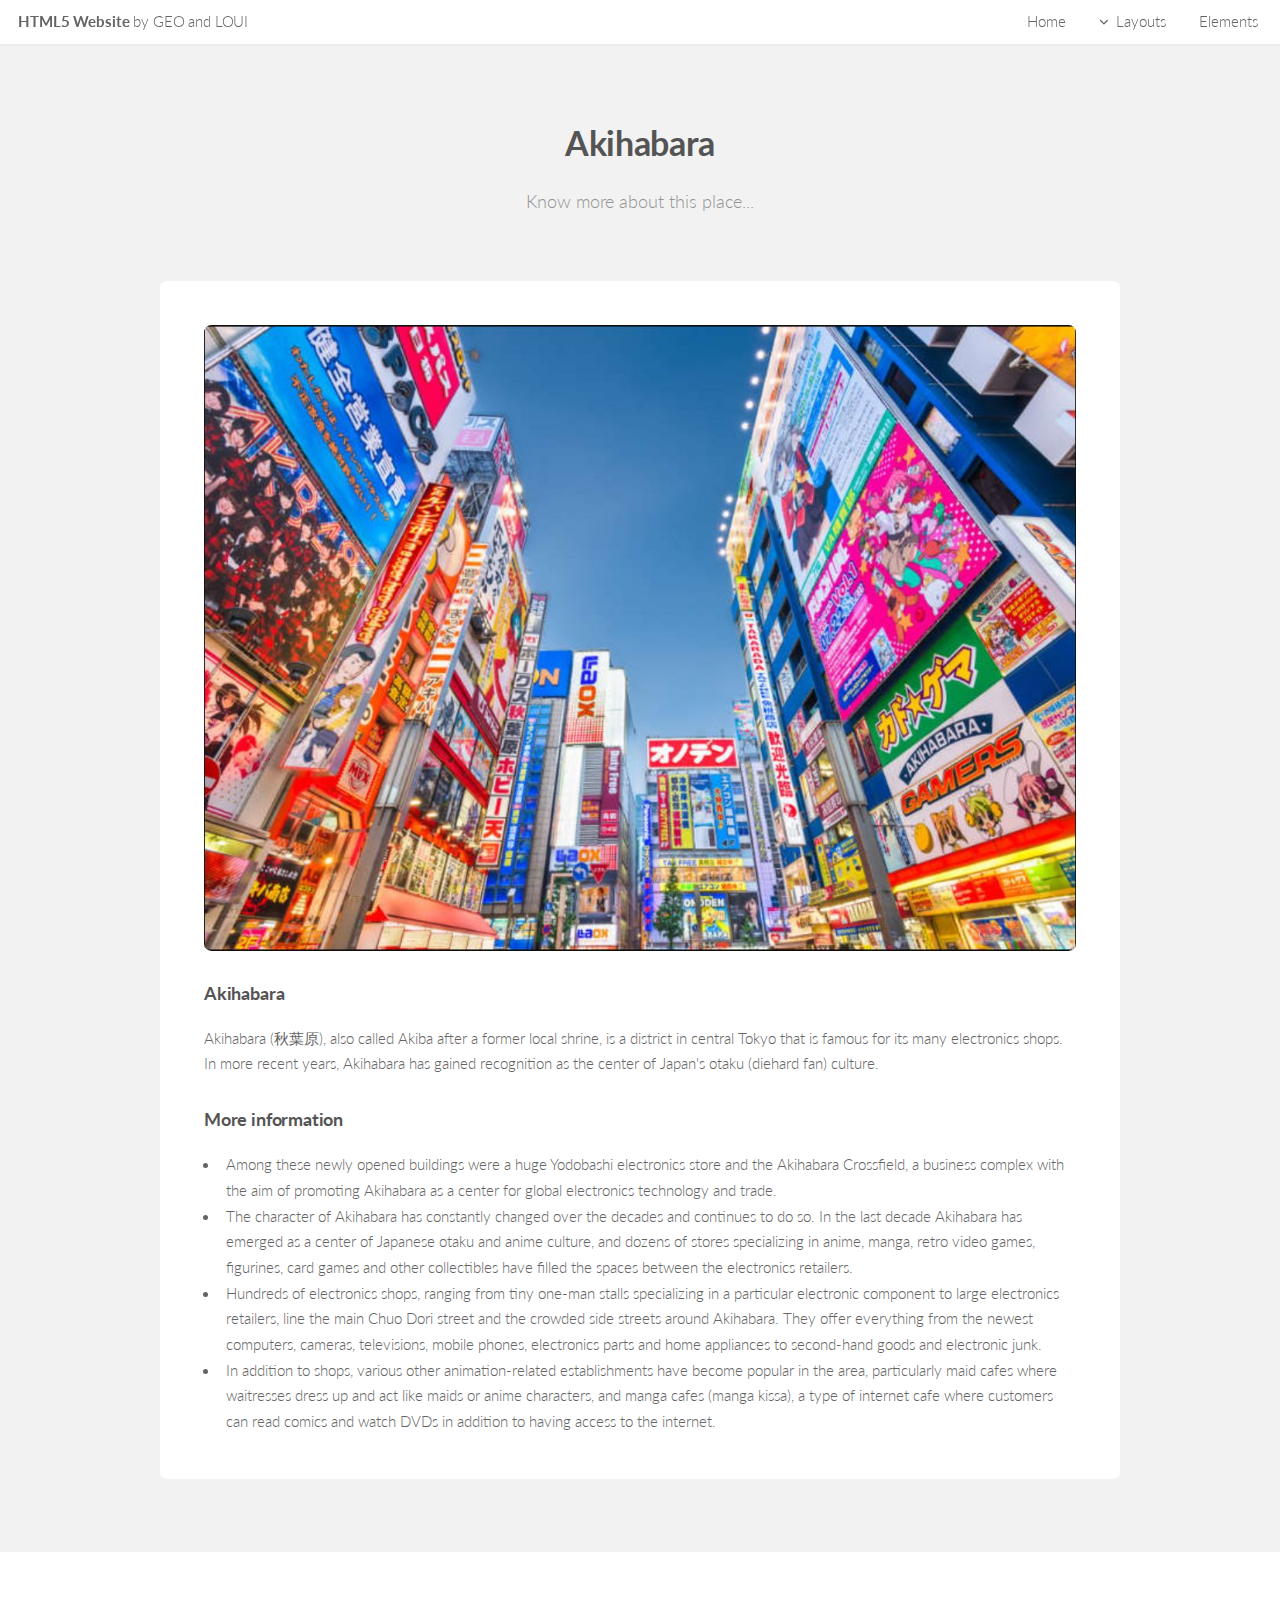
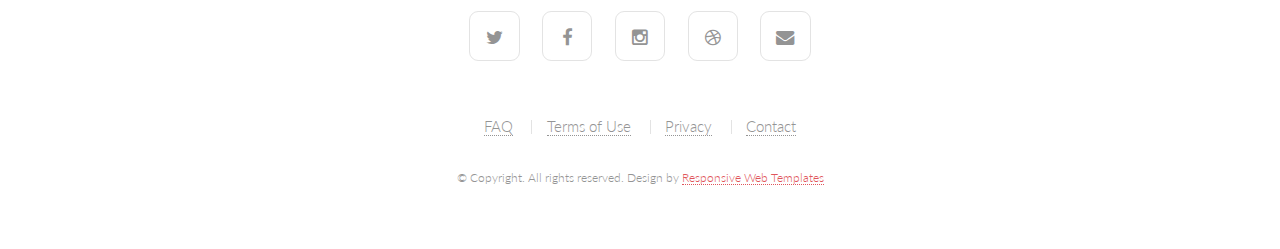
==== akihabara.html @ ca4c528e "places(tokyo)" ====
<!DOCTYPE HTML>

<html>
	<head>
		<title> </title>
		<meta http-equiv="content-type" content="text/html; charset=utf-8" />
		<meta name="description" content="" />
		<meta name="keywords" content="" />
		<!--[if lte IE 8]><script src="css/ie/html5shiv.js"></script><![endif]-->
		<script src="js/jquery.min.js"></script>
		<script src="js/jquery.dropotron.min.js"></script>
		<script src="js/jquery.scrollgress.min.js"></script>
		<script src="js/jquery.scrolly.min.js"></script>
		<script src="js/jquery.slidertron.min.js"></script>
		<script src="js/skel.min.js"></script>
		<script src="js/skel-layers.min.js"></script>
		<script src="js/init.js"></script>
		<noscript>
			<link rel="stylesheet" href="css/skel.css" />
			<link rel="stylesheet" href="css/style.css" />
			<link rel="stylesheet" href="css/style-xlarge.css" />
		</noscript>
		<!--[if lte IE 9]><link rel="stylesheet" href="css/ie/v9.css" /><![endif]-->
		<!--[if lte IE 8]><link rel="stylesheet" href="css/ie/v8.css" /><![endif]-->
	</head>
	<body>

		<!-- Header -->
			<header id="header" class="skel-layers-fixed">
			<h1><a href="index.html">HTML5 Website <span>by GEO and LOUI</span></a></h1>	
				<nav id="nav">
					<ul>
						<li><a href="index.html">Home</a></li>
						<li>
							<a href="" class="icon fa-angle-down">Layouts</a>
							<ul>
								<li><a href="places.html">Places</a></li>
								<li><a href="trends.html">Trends</a></li>
								<li><a href="no-sidebar.html">No Sidebar</a></li>
								<li>
									<a href="">Submenu</a>
									<ul>
										<li><a href="#">Option 1</a></li>
										<li><a href="#">Option 2</a></li>
										<li><a href="#">Option 3</a></li>
										<li><a href="#">Option 4</a></li>
									</ul>
								</li>
							</ul>
						</li>
						<li><a href="elements.html">Elements</a></li>
					</ul>
				</nav>
			</header>

		<!-- Main -->
			<section id="main" class="wrapper style1">
				<header class="major">
					<h2>Akihabara</h2>
					<p>Know more about this place...</p>
				</header>
				<div class="container">
						
					<!-- Content -->
						<section id="content">
							<a href="#" class="image fit"><img src="images/akihabara.JPG" alt="" /></a>
							<h3>Akihabara</h3>
							<p>Akihabara (秋葉原), also called Akiba after a former local shrine, is a district in central Tokyo that is famous for its many electronics shops. In more recent years, Akihabara has gained recognition as the center of Japan's otaku (diehard fan) culture.</p>
							<h3>More information</h3>
							<ul>
								<li>Among these newly opened buildings were a huge Yodobashi electronics store and the Akihabara Crossfield, a business complex with the aim of promoting Akihabara as a center for global electronics technology and trade.</li>
								<li>The character of Akihabara has constantly changed over the decades and continues to do so. In the last decade Akihabara has emerged as a center of Japanese otaku and anime culture, and dozens of stores specializing in anime, manga, retro video games, figurines, card games and other collectibles have filled the spaces between the electronics retailers.</li>
                                <li>Hundreds of electronics shops, ranging from tiny one-man stalls specializing in a particular electronic component to large electronics retailers, line the main Chuo Dori street and the crowded side streets around Akihabara. They offer everything from the newest computers, cameras, televisions, mobile phones, electronics parts and home appliances to second-hand goods and electronic junk.</li>
								<li>In addition to shops, various other animation-related establishments have become popular in the area, particularly maid cafes where waitresses dress up and act like maids or anime characters, and manga cafes (manga kissa), a type of internet cafe where customers can read comics and watch DVDs in addition to having access to the internet.</li>
							</ul>
						</section>
								
				</div>
			</section>
			
		<!-- Footer -->
			<footer id="footer">
				<ul class="icons">
					<li><a href="#" class="icon fa-twitter"><span class="label">Twitter</span></a></li>
					<li><a href="#" class="icon fa-facebook"><span class="label">Facebook</span></a></li>
					<li><a href="#" class="icon fa-instagram"><span class="label">Instagram</span></a></li>
					<li><a href="#" class="icon fa-dribbble"><span class="label">Dribbble</span></a></li>
					<li><a href="#" class="icon fa-envelope"><span class="label">Envelope</span></a></li>
				</ul>
				<ul class="menu">
					<li><a href="#">FAQ</a></li>
					<li><a href="#">Terms of Use</a></li>
					<li><a href="#">Privacy</a></li>
					<li><a href="#">Contact</a></li>
				</ul>
				<span class="copyright">
			&copy; Copyright. All rights reserved. Design by <a href="http://www.html5webtemplates.co.uk">Responsive Web Templates</a>	
				</span>
			</footer>

	</body>
</html>
---- css/skel.css ----
/* Resets (http://meyerweb.com/eric/tools/css/reset/ | v2.0 | 20110126 | License: none (public domain)) */

	html,body,div,span,applet,object,iframe,h1,h2,h3,h4,h5,h6,p,blockquote,pre,a,abbr,acronym,address,big,cite,code,del,dfn,em,img,ins,kbd,q,s,samp,small,strike,strong,sub,sup,tt,var,b,u,i,center,dl,dt,dd,ol,ul,li,fieldset,form,label,legend,table,caption,tbody,tfoot,thead,tr,th,td,article,aside,canvas,details,embed,figure,figcaption,footer,header,hgroup,menu,nav,output,ruby,section,summary,time,mark,audio,video{margin:0;padding:0;border:0;font-size:100%;font:inherit;vertical-align:baseline;}article,aside,details,figcaption,figure,footer,header,hgroup,menu,nav,section{display:block;}body{line-height:1;}ol,ul{list-style:none;}blockquote,q{quotes:none;}blockquote:before,blockquote:after,q:before,q:after{content:'';content:none;}table{border-collapse:collapse;border-spacing:0;}body{-webkit-text-size-adjust:none}

/* Box Model */

	*, *:before, *:after {
		-moz-box-sizing: border-box;
		-webkit-box-sizing: border-box;
		box-sizing: border-box;
	}

/* Container */

	body {
		/* min-width: (containers) */
		min-width: 1200px;
	}

	.container {
		margin-left: auto;
		margin-right: auto;
		
		/* width: (containers) */
		width: 1200px;
	}

	/* Modifiers */

		/* 125% */
			.container.\31 25\25 {
				width: 100%;
				
				/* max-width: (containers * 1.25) */
				max-width: 1500px;

				/* min-width: (containers) */
				min-width: 1200px;
			}

		/* 75% */
			.container.\37 5\25 {
				
				/* width: (containers * 0.75) */
				width: 900px;

			}

		/* 50% */
			.container.\35 0\25 {
				
				/* width: (containers * 0.50) */
				width: 600px;

			}

		/* 25% */
			.container.\32 5\25 {
				
				/* width: (containers * 0.25) */
				width: 300px;

			}

/* Grid */

	.row {
		border-bottom: solid 1px transparent;
	}
	
	.row > * {
		float: left;
	}
	
	.row:after, .row:before {
		content: '';
		display: block;
		clear: both;
		height: 0;
	}
	
	.row.uniform > * > :first-child {
		margin-top: 0;
	}
	
	.row.uniform > * > :last-child {
		margin-bottom: 0;
	}

	/* Gutters */

		/* Normal */
		
			.row > * {
				/* padding: (gutters.horizontal) 0 0 (gutters.vertical) */
				padding: 0 0 0 2em;
			}

			.row {
				/* margin: -(gutters.horizontal) 0 0 -(gutters.vertical) */
				margin: 0 0 0 -2em;
			}
			
			.row.uniform > * {
				/* padding: (gutters.vertical) 0 0 (gutters.vertical) */
				padding: 2em 0 0 2em;
			}

			.row.uniform {
				/* margin: -(gutters.vertical) 0 0 -(gutters.vertical) */
				margin: -2em 0 0 -2em;
			}
			
		/* 200% */
		
			.row.\32 00\25 > * {
				/* padding: (gutters.horizontal) 0 0 (gutters.vertical) */
				padding: 0 0 0 4em;
			}

			.row.\32 00\25 {
				/* margin: -(gutters.horizontal) 0 0 -(gutters.vertical) */
				margin: 0 0 0 -4em;
			}

			.row.uniform.\32 00\25 > * {
				/* padding: (gutters.vertical) 0 0 (gutters.vertical) */
				padding: 4em 0 0 4em;
			}

			.row.uniform.\32 00\25 {
				/* margin: -(gutters.vertical) 0 0 -(gutters.vertical) */
				margin: -4em 0 0 -4em;
			}

		/* 150% */
		
			.row.\31 50\25 > * {
				/* padding: (gutters.horizontal) 0 0 (gutters.vertical) */
				padding: 0 0 0 1.5em;
			}

			.row.\31 50\25 {
				/* margin: -(gutters.horizontal) 0 0 -(gutters.vertical) */
				margin: 0 0 0 -1.5em;
			}

			.row.uniform.\31 50\25 > * {
				/* padding: (gutters.vertical) 0 0 (gutters.vertical) */
				padding: 1.5em 0 0 1.5em;
			}

			.row.uniform.\31 50\25 {
				/* margin: -(gutters.vertical) 0 0 -(gutters.vertical) */
				margin: -1.5em 0 0 -1.5em;
			}

		/* 50% */
		
			.row.\35 0\25 > * {
				/* padding: (gutters.horizontal) 0 0 (gutters.vertical) */
				padding: 0 0 0 1em;
			}

			.row.\35 0\25 {
				/* margin: -(gutters.horizontal) 0 0 -(gutters.vertical) */
				margin: 0 0 0 -1em;
			}

			.row.uniform.\35 0\25 > * {
				/* padding: (gutters.vertical) 0 0 (gutters.vertical) */
				padding: 1em 0 0 1em;
			}

			.row.uniform.\35 0\25 {
				/* margin: -(gutters.vertical) 0 0 -(gutters.vertical) */
				margin: -1em 0 0 -1em;
			}

		/* 25% */
		
			.row.\32 5\25 > * {
				/* padding: (gutters.horizontal) 0 0 (gutters.vertical) */
				padding: 0 0 0 0.5em;
			}

			.row.\32 5\25 {
				/* margin: -(gutters.horizontal) 0 0 -(gutters.vertical) */
				margin: 0 0 0 -0.5em;
			}

			.row.uniform.\32 5\25 > * {
				/* padding: (gutters.vertical) 0 0 (gutters.vertical) */
				padding: 0.5em 0 0 0.5em;
			}

			.row.uniform.\32 5\25 {
				/* margin: -(gutters.vertical) 0 0 -(gutters.vertical) */
				margin: -0.5em 0 0 -0.5em;
			}

		/* 0% */
		
			.row.\30 \25 > * {
				/* padding: (gutters.horizontal) 0 0 (gutters.vertical) */
				padding: 0;
			}

			.row.\30 \25 {
				/* margin: -(gutters.horizontal) 0 0 -(gutters.vertical) */
				margin: 0;
			}

	/* Cells */

		.\31 2u, .\31 2u\24, .\31 2u\28 1\29, .\31 2u\24\28 1\29 { width: 100%; clear: none; }
		.\31 1u, .\31 1u\24, .\31 1u\28 1\29, .\31 1u\24\28 1\29 { width: 91.6666666667%; clear: none; }
		.\31 0u, .\31 0u\24, .\31 0u\28 1\29, .\31 0u\24\28 1\29 { width: 83.3333333333%; clear: none; }
		.\39 u, .\39 u\24, .\39 u\28 1\29, .\39 u\24\28 1\29 { width: 75%; clear: none; }
		.\38 u, .\38 u\24, .\38 u\28 1\29, .\38 u\24\28 1\29 { width: 66.6666666667%; clear: none; }
		.\37 u, .\37 u\24, .\37 u\28 1\29, .\37 u\24\28 1\29 { width: 58.3333333333%; clear: none; }
		.\36 u, .\36 u\24, .\36 u\28 1\29, .\36 u\24\28 1\29 { width: 50%; clear: none; }
		.\35 u, .\35 u\24, .\35 u\28 1\29, .\35 u\24\28 1\29 { width: 41.6666666667%; clear: none; }
		.\34 u, .\34 u\24, .\34 u\28 1\29, .\34 u\24\28 1\29 { width: 33.3333333333%; clear: none; }
		.\33 u, .\33 u\24, .\33 u\28 1\29, .\33 u\24\28 1\29 { width: 25%; clear: none; }
		.\32 u, .\32 u\24, .\32 u\28 1\29, .\32 u\24\28 1\29 { width: 16.6666666667%; clear: none; }
		.\31 u, .\31 u\24, .\31 u\28 1\29, .\31 u\24\28 1\29 { width: 8.3333333333%; clear: none; }

		.\31 2u\24 + *, .\31 2u\24\28 1\29 + *,
		.\31 1u\24 + *, .\31 1u\24\28 1\29 + *,
		.\31 0u\24 + *, .\31 0u\24\28 1\29 + *,
		.\39 u\24 + *, .\39 u\24\28 1\29 + *,
		.\38 u\24 + *, .\38 u\24\28 1\29 + *,
		.\37 u\24 + *, .\37 u\24\28 1\29 + *,
		.\36 u\24 + *, .\36 u\24\28 1\29 + *,
		.\35 u\24 + *, .\35 u\24\28 1\29 + *,
		.\34 u\24 + *, .\34 u\24\28 1\29 + *,
		.\33 u\24 + *, .\33 u\24\28 1\29 + *,
		.\32 u\24 + *, .\32 u\24\28 1\29 + *,
		.\31 u\24  + *,  .\31 u\24\28 1\29 + * {
			clear: left;
		}
			
		.\-11u { margin-left: 91.6666666667% }
		.\-10u { margin-left: 83.3333333333% }
		.\-9u { margin-left: 75% }
		.\-8u { margin-left: 66.6666666667% }
		.\-7u { margin-left: 58.3333333333% }
		.\-6u { margin-left: 50% }
		.\-5u { margin-left: 41.6666666667% }
		.\-4u { margin-left: 33.3333333333% }
		.\-3u { margin-left: 25% }
		.\-2u { margin-left: 16.6666666667% }
		.\-1u { margin-left: 8.3333333333% }
---- css/style.css ----
@import url(font-awesome.min.css);
@import url("http://fonts.googleapis.com/css?family=Lato:300,700");

/*
	Drift by Pixelarity
	pixelarity.com @pixelarity
	License: pixelarity.com/license
*/

/* Basic */

	body {
		background: #fff;
	}

		body.is-loading * {
			-moz-animation: none !important;
			-webkit-animation: none !important;
			-o-animation: none !important;
			-ms-animation: none !important;
			animation: none !important;
			-moz-transition: none !important;
			-webkit-transition: none !important;
			-o-transition: none !important;
			-ms-transition: none !important;
			transition: none !important;
		}

	body, input, select, textarea {
		color: #646464;
		font-family: "Lato", Helvetica, sans-serif;
		font-size: 15pt;
		font-weight: 300;
		line-height: 1.75em;
	}

	a {
		-moz-transition: color 0.2s ease-in-out, border-color 0.2s ease-in-out;
		-webkit-transition: color 0.2s ease-in-out, border-color 0.2s ease-in-out;
		-o-transition: color 0.2s ease-in-out, border-color 0.2s ease-in-out;
		-ms-transition: color 0.2s ease-in-out, border-color 0.2s ease-in-out;
		transition: color 0.2s ease-in-out, border-color 0.2s ease-in-out;
		color: #e0555a;
		text-decoration: none;
		border-bottom: dotted 1px;
	}

		a:hover {
			text-decoration: none;
			color: #e0555a !important;
			border-bottom-color: transparent;
		}

	strong, b {
		color: #545454;
		font-weight: 700;
	}

	em, i {
		font-style: italic;
	}

	p {
		margin: 0 0 2em 0;
	}

	h1, h2, h3, h4, h5, h6 {
		color: #545454;
		font-weight: 700;
		line-height: 1em;
		margin: 0 0 1em 0;
		letter-spacing: -0.01em;
	}

		h1 a, h2 a, h3 a, h4 a, h5 a, h6 a {
			color: inherit;
			text-decoration: none;
		}

	h2 {
		font-size: 1.75em;
		line-height: 1.5em;
	}

	h3 {
		font-size: 1.25em;
		line-height: 1.5em;
	}

	h4 {
		font-size: 1.1em;
		line-height: 1.5em;
	}

	h5 {
		font-size: 0.9em;
		line-height: 1.5em;
	}

	h6 {
		font-size: 0.7em;
		line-height: 1.5em;
	}

	sub {
		font-size: 0.8em;
		position: relative;
		top: 0.5em;
	}

	sup {
		font-size: 0.8em;
		position: relative;
		top: -0.5em;
	}

	hr {
		border: 0;
		border-bottom: solid 1px rgba(144, 144, 144, 0.25);
		margin: 2em 0;
	}

		hr.major {
			margin: 3em 0;
		}

	blockquote {
		border-left: solid 4px rgba(144, 144, 144, 0.25);
		font-style: italic;
		margin: 0 0 2em 0;
		padding: 0.5em 0 0.5em 2em;
	}

	code {
		background: rgba(144, 144, 144, 0.075);
		border-radius: 0.5em;
		border: solid 1px rgba(144, 144, 144, 0.25);
		font-family: "Courier New", monospace;
		font-size: 0.9em;
		margin: 0 0.25em;
		padding: 0.25em 0.65em;
	}

	pre {
		-webkit-overflow-scrolling: touch;
		font-family: "Courier New", monospace;
		font-size: 0.9em;
		margin: 0 0 2em 0;
	}

		pre code {
			display: block;
			line-height: 1.75em;
			padding: 1em 1.5em;
			overflow-x: auto;
		}

	.align-left {
		text-align: left;
	}

	.align-center {
		text-align: center;
	}

	.align-right {
		text-align: right;
	}

/* Section/Article */

	section.special, article.special {
		text-align: center;
	}

	header p {
		color: #949494;
		position: relative;
		margin: 0 0 1.5em 0;
	}

	header h2 + p {
		font-size: 1.25em;
		margin-top: -1em;
		line-height: 1.75em;
	}

	header h3 + p {
		font-size: 1.1em;
		margin-top: -0.85em;
		line-height: 1.5em;
	}

	header h4 + p,
	header h5 + p,
	header h6 + p {
		font-size: 0.9em;
		margin-top: -0.75em;
		line-height: 1.5em;
	}

	header.major {
		text-align: center;
	}

		header.major h2 {
			font-size: 2.35em;
		}

		header.major p {
			margin: -1em 0 3.5em 0;
		}

/* Form */

	form {
		margin: 0 0 2em 0;
	}

	label {
		color: #545454;
		display: block;
		font-size: 0.9em;
		font-weight: 700;
		margin: 0 0 1em 0;
	}

	input[type="text"],
	input[type="password"],
	input[type="email"],
	select,
	textarea {
		-moz-appearance: none;
		-webkit-appearance: none;
		-o-appearance: none;
		-ms-appearance: none;
		appearance: none;
		background: rgba(144, 144, 144, 0.075);
		border-radius: 0.5em;
		border: none;
		border: solid 1px rgba(144, 144, 144, 0.25);
		color: inherit;
		display: block;
		outline: 0;
		padding: 0 1em;
		text-decoration: none;
		width: 100%;
	}

		input[type="text"]:invalid,
		input[type="password"]:invalid,
		input[type="email"]:invalid,
		select:invalid,
		textarea:invalid {
			box-shadow: none;
		}

		input[type="text"]:focus,
		input[type="password"]:focus,
		input[type="email"]:focus,
		select:focus,
		textarea:focus {
			border-color: #e0555a;
			box-shadow: 0 0 0 1px #e0555a;
		}

	.select-wrapper {
		text-decoration: none;
		display: block;
		position: relative;
	}

		.select-wrapper:before {
			-moz-osx-font-smoothing: grayscale;
			-webkit-font-smoothing: antialiased;
			font-family: FontAwesome;
			font-style: normal;
			font-weight: normal;
			text-transform: none !important;
		}

		.select-wrapper:before {
			content: '\f078';
			color: rgba(144, 144, 144, 0.25);
			display: block;
			height: 2.75em;
			line-height: 2.75em;
			pointer-events: none;
			position: absolute;
			right: 0;
			text-align: center;
			top: 0;
			width: 2.75em;
		}

		.select-wrapper select::-ms-expand {
			display: none;
		}

	input[type="text"],
	input[type="password"],
	input[type="email"],
	select {
		height: 2.75em;
	}

	textarea {
		padding: 0.75em 1em;
	}

	input[type="checkbox"],
	input[type="radio"] {
		-moz-appearance: none;
		-webkit-appearance: none;
		-o-appearance: none;
		-ms-appearance: none;
		appearance: none;
		display: block;
		float: left;
		margin-right: -2em;
		opacity: 0;
		width: 1em;
		z-index: -1;
	}

		input[type="checkbox"] + label,
		input[type="radio"] + label {
			text-decoration: none;
			color: #646464;
			cursor: pointer;
			display: inline-block;
			font-size: 1em;
			font-weight: 300;
			padding-left: 2.4em;
			padding-right: 0.75em;
			position: relative;
		}

			input[type="checkbox"] + label:before,
			input[type="radio"] + label:before {
				-moz-osx-font-smoothing: grayscale;
				-webkit-font-smoothing: antialiased;
				font-family: FontAwesome;
				font-style: normal;
				font-weight: normal;
				text-transform: none !important;
			}

			input[type="checkbox"] + label:before,
			input[type="radio"] + label:before {
				background: rgba(144, 144, 144, 0.075);
				border-radius: 0.5em;
				border: solid 1px rgba(144, 144, 144, 0.25);
				content: '';
				display: inline-block;
				height: 1.65em;
				left: 0;
				line-height: 1.58125em;
				position: absolute;
				text-align: center;
				top: 0;
				width: 1.65em;
			}

		input[type="checkbox"]:checked + label:before,
		input[type="radio"]:checked + label:before {
			background: #494d53;
			border-color: #494d53;
			color: #ffffff;
			content: '\f00c';
		}

		input[type="checkbox"]:focus + label:before,
		input[type="radio"]:focus + label:before {
			border-color: #e0555a;
			box-shadow: 0 0 0 1px #e0555a;
		}

	input[type="checkbox"] + label:before {
		border-radius: 0.5em;
	}

	input[type="radio"] + label:before {
		border-radius: 100%;
	}

	::-webkit-input-placeholder {
		color: #949494 !important;
		opacity: 1.0;
	}

	:-moz-placeholder {
		color: #949494 !important;
		opacity: 1.0;
	}

	::-moz-placeholder {
		color: #949494 !important;
		opacity: 1.0;
	}

	:-ms-input-placeholder {
		color: #949494 !important;
		opacity: 1.0;
	}

	.formerize-placeholder {
		color: #949494 !important;
		opacity: 1.0;
	}

/* Box */

	.box {
		border-radius: 0.5em;
		border: solid 1px rgba(144, 144, 144, 0.25);
		margin-bottom: 2em;
		padding: 2em;
	}

		.box > :last-child,
		.box > :last-child > :last-child,
		.box > :last-child > :last-child > :last-child {
			margin-bottom: 0;
		}

		.box.alt {
			border: 0;
			border-radius: 0;
			padding: 0;
		}

		.box.post {
			margin-left: auto;
			margin-right: auto;
			text-align: center;
		}

			.box.post .image:first-child {
				border-bottom-left-radius: 0;
				border-bottom-right-radius: 0;
				margin: -2em 0 2em -2em;
				width: calc(100% + 4em);
			}

				.box.post .image:first-child img {
					border-bottom-left-radius: 0;
					border-bottom-right-radius: 0;
				}

/* Icon */

	.icon {
		text-decoration: none;
		border-bottom: none;
		position: relative;
	}

		.icon:before {
			-moz-osx-font-smoothing: grayscale;
			-webkit-font-smoothing: antialiased;
			font-family: FontAwesome;
			font-style: normal;
			font-weight: normal;
			text-transform: none !important;
		}

		.icon > .label {
			display: none;
		}

/* Image */

	.image {
		border-radius: 0.5em;
		border: 0;
		display: inline-block;
		position: relative;
	}

		.image img {
			position: relative;
			border-radius: 0.5em;
			display: block;
		}

		.image.left {
			float: left;
			padding: 0 1.5em 1em 0;
			top: 0.25em;
		}

		.image.right {
			float: right;
			padding: 0 0 1em 1.5em;
			top: 0.25em;
		}

		.image.left, .image.right {
			max-width: 40%;
		}

			.image.left img, .image.right img {
				width: 100%;
			}

		.image.fit {
			display: block;
			margin: 0 0 2em 0;
			width: 100%;
		}

			.image.fit img {
				display: block;
				width: 100%;
			}

/* List */

	ol {
		list-style: decimal;
		margin: 0 0 2em 0;
		padding-left: 1.25em;
	}

		ol li {
			padding-left: 0.25em;
		}

	ul {
		list-style: disc;
		margin: 0 0 2em 0;
		padding-left: 1em;
	}

		ul li {
			padding-left: 0.5em;
		}

		ul.alt {
			list-style: none;
			padding-left: 0;
		}

			ul.alt li {
				border-top: solid 1px rgba(144, 144, 144, 0.25);
				padding: 0.5em 0;
			}

				ul.alt li:first-child {
					border-top: 0;
					padding-top: 0;
				}

		ul.icons {
			cursor: default;
			list-style: none;
			padding-left: 0;
		}

			ul.icons li {
				display: inline-block;
				padding: 0 1.25em 0 0;
			}

				ul.icons li:last-child {
					padding-right: 0 !important;
				}

				ul.icons li .icon {
					border-radius: 0.5em;
					border: solid 1px rgba(144, 144, 144, 0.25);
					color: #949494 !important;
					display: inline-block;
					font-size: 1.25em;
					height: 2.75em;
					line-height: 2.75em;
					text-align: center;
					width: 2.75em;
				}

				ul.icons li a.icon {
					-moz-transition: background-color 0.2s ease-in-out, color 0.2s ease-in-out;
					-webkit-transition: background-color 0.2s ease-in-out, color 0.2s ease-in-out;
					-o-transition: background-color 0.2s ease-in-out, color 0.2s ease-in-out;
					-ms-transition: background-color 0.2s ease-in-out, color 0.2s ease-in-out;
					transition: background-color 0.2s ease-in-out, color 0.2s ease-in-out;
				}

					ul.icons li a.icon:hover {
						background-color: rgba(144, 144, 144, 0.075);
					}

					ul.icons li a.icon:active {
						background-color: rgba(144, 144, 144, 0.2);
					}

		ul.actions {
			cursor: default;
			list-style: none;
			padding-left: 0;
		}

			ul.actions li {
				display: inline-block;
				padding: 0 1em 0 0;
				vertical-align: middle;
			}

				ul.actions li:last-child {
					padding-right: 0;
				}

			ul.actions.small li {
				padding: 0 0.5em 0 0;
			}

			ul.actions.vertical li {
				display: block;
				padding: 1em 0 0 0;
			}

				ul.actions.vertical li:first-child {
					padding-top: 0;
				}

				ul.actions.vertical li > * {
					margin-bottom: 0;
				}

			ul.actions.vertical.small li {
				padding: 0.5em 0 0 0;
			}

				ul.actions.vertical.small li:first-child {
					padding-top: 0;
				}

			ul.actions.fit {
				display: table;
				margin-left: -1em;
				padding: 0;
				table-layout: fixed;
				width: calc(100% + 1em);
			}

				ul.actions.fit li {
					display: table-cell;
					padding: 0 0 0 1em;
				}

					ul.actions.fit li > * {
						margin-bottom: 0;
					}

				ul.actions.fit.small {
					margin-left: -0.5em;
					width: calc(100% + 0.5em);
				}

					ul.actions.fit.small li {
						padding: 0 0 0 0.5em;
					}

		ul.menu {
			line-height: 1em;
			list-style: none;
			padding: 0;
		}

			ul.menu li {
				border-left: solid 1px rgba(144, 144, 144, 0.25);
				display: inline-block;
				margin-left: 1em;
				padding-left: 1em;
			}

				ul.menu li:first-child {
					border-left: 0;
					margin-left: 0;
					padding-left: 0;
				}

	dl {
		margin: 0 0 2em 0;
	}

/* Table */

	.table-wrapper {
		-webkit-overflow-scrolling: touch;
		overflow-x: auto;
	}

	table {
		margin: 0 0 2em 0;
		width: 100%;
	}

		table tbody tr {
			border: solid 1px rgba(144, 144, 144, 0.25);
			border-left: 0;
			border-right: 0;
		}

			table tbody tr:nth-child(2n + 1) {
				background-color: rgba(144, 144, 144, 0.075);
			}

		table td {
			padding: 0.75em 0.75em;
		}

		table th {
			color: #545454;
			font-size: 0.9em;
			font-weight: 700;
			padding: 0 0.75em 0.75em 0.75em;
			text-align: left;
		}

		table thead {
			border-bottom: solid 2px rgba(144, 144, 144, 0.25);
		}

		table tfoot {
			border-top: solid 2px rgba(144, 144, 144, 0.25);
		}

		table.alt {
			border-collapse: separate;
		}

			table.alt tbody tr td {
				border: solid 1px rgba(144, 144, 144, 0.25);
				border-left-width: 0;
				border-top-width: 0;
			}

				table.alt tbody tr td:first-child {
					border-left-width: 1px;
				}

			table.alt tbody tr:first-child td {
				border-top-width: 1px;
			}

			table.alt thead {
				border-bottom: 0;
			}

			table.alt tfoot {
				border-top: 0;
			}

/* Button */

	input[type="submit"],
	input[type="reset"],
	input[type="button"],
	.button {
		-moz-appearance: none;
		-webkit-appearance: none;
		-o-appearance: none;
		-ms-appearance: none;
		appearance: none;
		-moz-transition: background-color 0.2s ease-in-out, color 0.2s ease-in-out;
		-webkit-transition: background-color 0.2s ease-in-out, color 0.2s ease-in-out;
		-o-transition: background-color 0.2s ease-in-out, color 0.2s ease-in-out;
		-ms-transition: background-color 0.2s ease-in-out, color 0.2s ease-in-out;
		transition: background-color 0.2s ease-in-out, color 0.2s ease-in-out;
		background-color: transparent;
		border-radius: 0.5em;
		border: solid 1px rgba(144, 144, 144, 0.25) !important;
		color: #545454 !important;
		cursor: pointer;
		display: inline-block;
		font-size: 0.8em;
		font-weight: 700;
		height: 3.5em;
		letter-spacing: 0.1em;
		line-height: 3.5em;
		overflow: hidden;
		padding: 0 2em;
		text-align: center;
		text-decoration: none;
		text-overflow: ellipsis;
		text-transform: uppercase;
		white-space: nowrap;
	}

		input[type="submit"]:hover,
		input[type="reset"]:hover,
		input[type="button"]:hover,
		.button:hover {
			background-color: rgba(144, 144, 144, 0.075);
			color: #545454 !important;
		}

		input[type="submit"]:active,
		input[type="reset"]:active,
		input[type="button"]:active,
		.button:active {
			background-color: rgba(144, 144, 144, 0.2);
		}

		input[type="submit"].icon,
		input[type="reset"].icon,
		input[type="button"].icon,
		.button.icon {
			padding-left: 1.35em;
		}

			input[type="submit"].icon:before,
			input[type="reset"].icon:before,
			input[type="button"].icon:before,
			.button.icon:before {
				margin-right: 0.5em;
			}

		input[type="submit"].fit,
		input[type="reset"].fit,
		input[type="button"].fit,
		.button.fit {
			display: block;
			margin: 0 0 1em 0;
			width: 100%;
		}

		input[type="submit"].small,
		input[type="reset"].small,
		input[type="button"].small,
		.button.small {
			font-size: 0.8em;
		}

		input[type="submit"].big,
		input[type="reset"].big,
		input[type="button"].big,
		.button.big {
			font-size: 1em;
			height: 3.5em;
			line-height: 3.5em;
			padding: 0 2.25em;
		}

		input[type="submit"].special,
		input[type="reset"].special,
		input[type="button"].special,
		.button.special {
			background-color: #e0555a;
			color: #ffffff !important;
		}

			input[type="submit"].special:hover,
			input[type="reset"].special:hover,
			input[type="button"].special:hover,
			.button.special:hover {
				background-color: #E46B6F;
			}

			input[type="submit"].special:active,
			input[type="reset"].special:active,
			input[type="button"].special:active,
			.button.special:active {
				background-color: #DC3F45;
			}

		input[type="submit"].disabled, input[type="submit"]:disabled,
		input[type="reset"].disabled,
		input[type="reset"]:disabled,
		input[type="button"].disabled,
		input[type="button"]:disabled,
		.button.disabled,
		.button:disabled {
			background-color: #646464 !important;
			box-shadow: inset 0 -0.15em 0 0 rgba(0, 0, 0, 0.15);
			color: #fff !important;
			cursor: default;
			opacity: 0.25;
		}

/* Feature */

	.feature {
		text-decoration: none;
		padding-left: 6.5em;
		position: relative;
		text-align: left;
	}

		.feature:before {
			-moz-osx-font-smoothing: grayscale;
			-webkit-font-smoothing: antialiased;
			font-family: FontAwesome;
			font-style: normal;
			font-weight: normal;
			text-transform: none !important;
		}

		.feature:before {
			border-radius: 0.5em;
			border: solid 1px rgba(144, 144, 144, 0.25);
			color: #e0555a;
			display: inline-block;
			font-size: 2.25em;
			height: 2em;
			left: 0;
			line-height: 2em;
			position: absolute;
			text-align: center;
			top: 0;
			width: 2em;
		}

		.feature h3 {
			margin: 0 0 0.7em 0;
		}

/* Slider */

	.slider {
		position: relative;
	}

		.slider .viewer {
			position: relative;
			border-radius: 0.5em;
			border: solid 1.5em #fff;
			height: 20em;
			margin: 0 auto;
			overflow: hidden;
			width: 80%;
		}

		.slider .slide img {
			border-radius: 0.375em;
			display: block;
			width: 100%;
		}

		.slider .nav-next,
		.slider .nav-previous {
			text-decoration: none;
			background: #fff;
			border-radius: 100%;
			color: #ddd;
			cursor: pointer;
			display: block;
			font-size: 3em;
			height: 1.25em;
			line-height: 1.15em;
			margin-top: -0.5em;
			position: absolute;
			text-align: center;
			top: 50%;
			width: 1.25em;
		}

			.slider .nav-next:before,
			.slider .nav-previous:before {
				-moz-osx-font-smoothing: grayscale;
				-webkit-font-smoothing: antialiased;
				font-family: FontAwesome;
				font-style: normal;
				font-weight: normal;
				text-transform: none !important;
			}

			.slider .nav-next:before,
			.slider .nav-previous:before {
				position: relative;
			}

		.slider .nav-next {
			right: 0;
		}

			.slider .nav-next:before {
				content: '\f105';
				right: -0.05em;
			}

		.slider .nav-previous {
			left: 0;
		}

			.slider .nav-previous:before {
				content: '\f104';
				left: -0.05em;
			}

/* Wrapper */

	.wrapper {
		padding: 5em 0 3em 0;
	}

		.wrapper.style1 {
			background: #f2f2f2;
		}

			.wrapper.style1 .box {
				background: #ffffff;
				border: 0;
			}

		.wrapper.style2 {
			background: #ffffff;
		}

		.wrapper.style3 {
			background: #e0555a;
			color: #d1f2f5;
		}

			.wrapper.style3 h1, .wrapper.style3 h2, .wrapper.style3 h3, .wrapper.style3 h4, .wrapper.style3 h5, .wrapper.style3 h6 {
				color: #ffffff;
			}

			.wrapper.style3 header p {
				color: #b5ebef;
			}

			.wrapper.style3 .button {
				border-color: white !important;
				color: #ffffff !important;
			}

				.wrapper.style3 .button:hover {
					background-color: rgba(255, 255, 255, 0.075);
				}

				.wrapper.style3 .button:active {
					background-color: rgba(255, 255, 255, 0.2);
				}

/* Header */

	#skel-layers-wrapper {
		padding-top: 3em;
	}

	body.landing #skel-layers-wrapper {
		padding-top: 0;
	}
	@-moz-keyframes reveal-header { 0% { top: -5em; } 100% { top: 0; } }
	@-webkit-keyframes reveal-header { 0% { top: -5em; } 100% { top: 0; } }
	@-o-keyframes reveal-header { 0% { top: -5em; } 100% { top: 0; } }
	@-ms-keyframes reveal-header { 0% { top: -5em; } 100% { top: 0; } }
	@keyframes reveal-header { 0% { top: -5em; } 100% { top: 0; } }

	#header {
		background-color: #fff;
		box-shadow: 0 1px 2px 0 rgba(0, 0, 0, 0.05);
		color: inherit;
		cursor: default;
		height: 3em;
		left: 0;
		line-height: 3em;
		position: fixed;
		top: 0;
		width: 100%;
		z-index: 10000;
	}

		#header.reveal {
			-moz-animation: reveal-header 0.5s;
			-webkit-animation: reveal-header 0.5s;
			-o-animation: reveal-header 0.5s;
			-ms-animation: reveal-header 0.5s;
			animation: reveal-header 0.5s;
		}

		#header.alt {
			-moz-animation: none;
			-webkit-animation: none;
			-o-animation: none;
			-ms-animation: none;
			animation: none;
			background-color: transparent;
			box-shadow: none;
			color: #fff;
		}

		#header h1 {
			color: inherit;
			font-size: 1em;
			height: inherit;
			left: 1.25em;
			line-height: inherit;
			margin: 0;
			padding: 0;
			position: absolute;
			top: 0;
		}

			#header h1 span {
				font-weight: 300;
			}

			#header h1 a {
				border: 0;
			}

		#header nav {
			height: inherit;
			line-height: inherit;
			position: absolute;
			right: 1.5em;
			top: 0;
			vertical-align: middle;
		}

			#header nav > ul {
				list-style: none;
				margin: 0;
				padding-left: 0;
			}

				#header nav > ul > li {
					border-radius: 0.5em;
					display: inline-block;
					margin-left: 2em;
					padding-left: 0;
				}

					#header nav > ul > li a {
						border: 0;
						color: inherit;
						display: inline-block;
						text-decoration: none;
					}

						#header nav > ul > li a.icon:before {
							margin-right: 0.5em;
						}

					#header nav > ul > li:first-child {
						margin-left: 0;
					}

					#header nav > ul > li .button {
						height: 2.25em;
						line-height: 2.25em;
						margin-bottom: 0;
						padding: 0 1em;
						position: relative;
						top: -0.075em;
						vertical-align: middle;
					}

					#header nav > ul > li > ul {
						display: none;
					}

		#header .container {
			position: relative;
		}

			#header .container h1 {
				left: 0;
			}

			#header .container nav {
				right: 0;
			}

	.dropotron {
		background: #fff;
		border-radius: 0.5em;
		box-shadow: 0 0 3px 1px rgba(0, 0, 0, 0.05);
		list-style: none;
		margin-top: -0.75em;
		min-width: 10em;
		padding: 0.75em 0;
	}

		.dropotron li {
			padding: 0;
		}

			.dropotron li a {
				-moz-transition: none !important;
				-webkit-transition: none !important;
				-o-transition: none !important;
				-ms-transition: none !important;
				transition: none !important;
				border: 0;
				box-shadow: inset 0 1px 0 0 rgba(144, 144, 144, 0.2);
				color: inherit;
				display: block;
				line-height: 2.25em;
				padding: 0 1em;
			}

			.dropotron li:first-child > a {
				box-shadow: none;
			}

			.dropotron li.active > a, .dropotron li:hover > a {
				background: #e0555a;
				color: #ffffff !important;
			}

		.dropotron.level-0 {
			font-size: 0.9em;
			margin-top: 1em;
		}

			.dropotron.level-0:before {
				-moz-transform: rotate(45deg);
				-webkit-transform: rotate(45deg);
				-o-transform: rotate(45deg);
				-ms-transform: rotate(45deg);
				transform: rotate(45deg);
				background: #fff;
				content: '';
				display: block;
				height: 0.75em;
				position: absolute;
				right: 1.5em;
				top: -0.375em;
				width: 0.75em;
				box-shadow: inset 1px 1px 0 0 rgba(0, 0, 0, 0.075);
				box-shadow: -1px -1px 2px 0 rgba(0, 0, 0, 0.05);
			}

/* Banner */

	#banner {
		background-attachment: scroll,						fixed;
		background-color: #494d53;
		background-image: url("images/overlay.png"), url("../images/banner.jpg");
		background-position: top left,					center center;
		background-repeat: repeat,						no-repeat;
		background-size: auto,						cover;
		color: #d1d2d4;
		padding: 16em 0;
		position: relative;
		text-align: center;
	}

		#banner:after {
			-moz-transition: opacity 2s ease-in-out;
			-webkit-transition: opacity 2s ease-in-out;
			-o-transition: opacity 2s ease-in-out;
			-ms-transition: opacity 2s ease-in-out;
			transition: opacity 2s ease-in-out;
			background: #3d4045;
			content: '';
			height: 100%;
			left: 0;
			opacity: 0;
			position: absolute;
			top: 0;
			width: 100%;
			z-index: 1;
		}

		#banner :last-child {
			margin-bottom: 0;
		}

		#banner h1, #banner h2, #banner h3, #banner h4, #banner h5, #banner h6 {
			color: #fff;
		}

		#banner .inner {
			position: relative;
			z-index: 2;
		}

		#banner .button {
			border-color: white !important;
			color: #ffffff !important;
		}

			#banner .button:hover {
				background-color: rgba(255, 255, 255, 0.075);
			}

			#banner .button:active {
				background-color: rgba(255, 255, 255, 0.2);
			}

		#banner h1 {
			font-size: 3.5em;
			line-height: 1.25em;
			margin: 0 0 0.5em 0;
			padding: 0;
		}

		#banner p {
			font-size: 1.5em;
			margin-bottom: 1.75em;
			color: #fff;
		}

		.banner{
			width: 100%;
			display: block;
		}

		.banner > .banner-image{
			width: 100%;
			display: block;
		}

	body.is-loading #banner:after {
		opacity: 1.0;
	}

/* One */

	#one {
		padding-bottom: 0;
	}

		#one .slider .viewer {
			border-bottom-left-radius: 0;
			border-bottom-right-radius: 0;
			border-bottom: 0;
		}

		#one .slider .slide img {
			border-bottom-left-radius: 0;
			border-bottom-right-radius: 0;
		}

/* Main */

	#main > .container {
		position: relative;
		background: #ffffff;
		border-radius: 0.5em;
		margin-bottom: 2em;
		padding: 3em;
	}

		#main > .container > :last-child,
		#main > .container > :last-child > :last-child,
		#main > .container > :last-child > :last-child > :last-child {
			margin-bottom: 0;
		}

/* CTA */

	#cta {
		padding: 4em 0;
		text-align: center;
		vertical-align: middle;
	}

		#cta h2 {
			display: inline-block;
			margin: 0 1em 0 0;
			vertical-align: middle;
		}

		#cta .actions {
			display: inline-block;
			margin: 0;
		}

/* Footer */

	#footer {
		color: #949494;
		padding: 4em 0;
		text-align: center;
	}

		#footer .icons {
			margin: 0 0 4em 0;
		}

		#footer .menu a {
			color: inherit;
		}

		#footer .copyright {
			font-size: 0.8em;
		}
---- css/style-xlarge.css ----
/*
	Drift by Pixelarity
	pixelarity.com @pixelarity
	License: pixelarity.com/license
*/

/* Basic */

	body, input, select, textarea {
		font-size: 12pt;
	}

/* Banner */

	#banner {
		padding: 12em 0;
	}
---- css/ie/v9.css ----
/*
	Drift by Pixelarity
	pixelarity.com @pixelarity
	License: pixelarity.com/license
*/

/* Banner */

	#banner:after {
		display: none;
	}
---- css/ie/v8.css ----
/*
	Drift by Pixelarity
	pixelarity.com @pixelarity
	License: pixelarity.com/license
*/

/* Border Fix */

	.image,
	.image > img,
	.box,
	.slider .viewer,
	.slider .nav-next,
	.slider .nav-previous,
	#main > .container {
		-ms-behavior: url("css/ie/PIE.htc");
	}

	code,
	table td,
	ul.icons li .icon,
	.feature:before,
	input[type="submit"],
	input[type="reset"],
	input[type="button"],
	.button,
	input[type="text"],
	input[type="password"],
	input[type="email"],
	select,
	textarea {
		border: solid 1px #ccc;
	}

/* Box */

	.box {
		position: relative;
	}

		.box.post .image:first-child {
			margin: 0 0 2em;
			width: 100%;
		}

/* Header */

	#header {
		border-bottom: solid 1px #ccc;
	}

		#header.alt {
			border-bottom: 0;
		}

	.dropotron {
		border: solid 1px #ccc;
	}

		.dropotron.level-0 {
			margin-top: -4px;
			border-top: 0;
		}

			.dropotron.level-0:before {
				display: none;
			}

/* Banner */

	#banner {
		background-image: url("../../images/banner.jpg");
		background-repeat: no-repeat;
		background-size: cover;
		-ms-behavior: url("css/ie/backgroundsize.min.htc");
	}
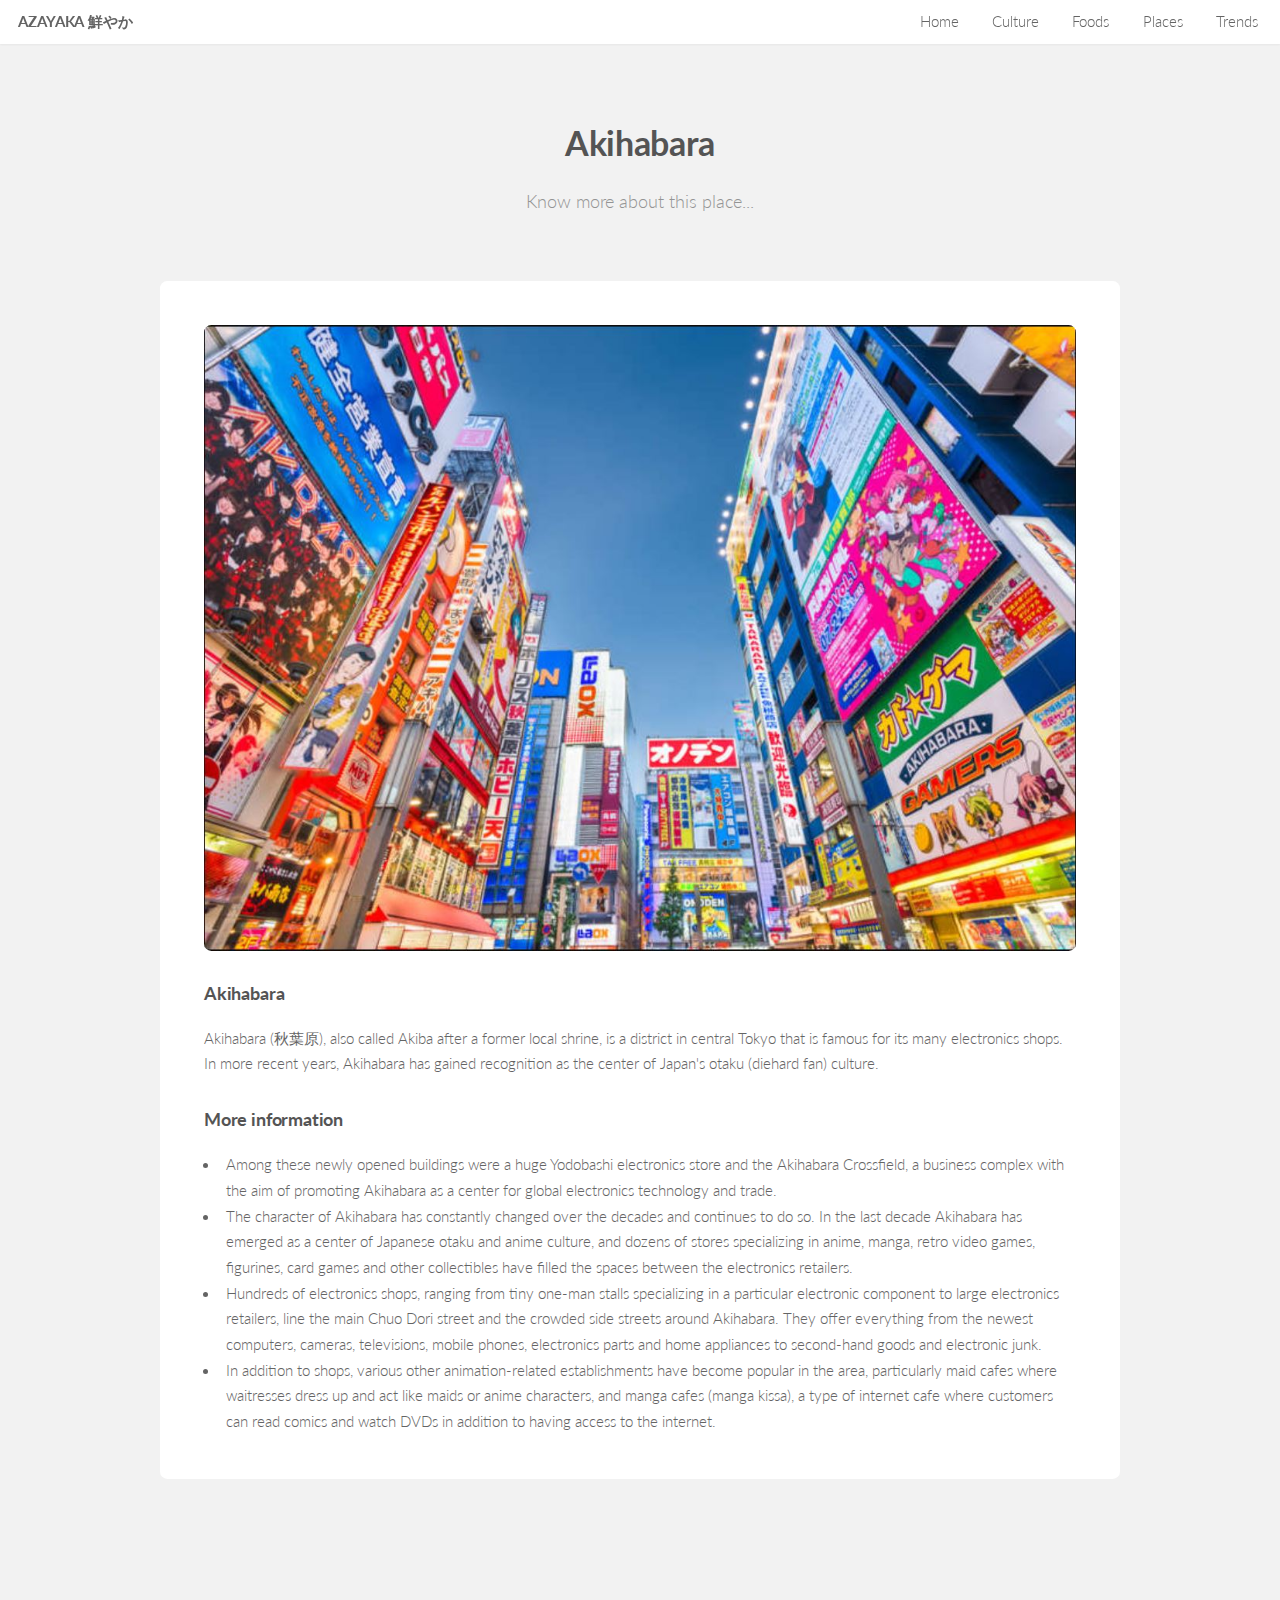
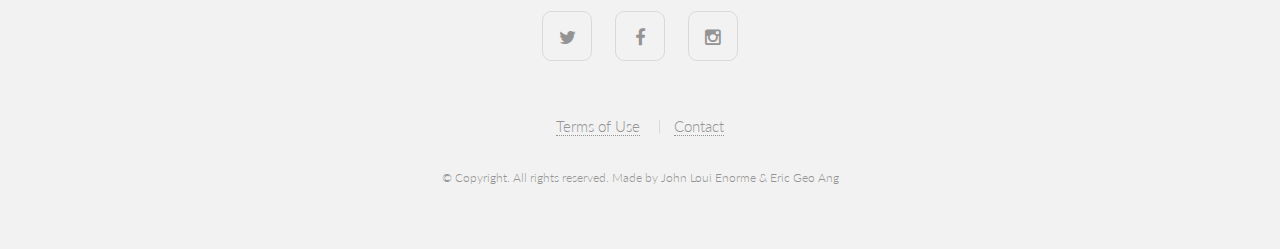
==== commit ce87fbb9: "Major Update and Cleaning" ====
--- a/akihabara.html
+++ b/akihabara.html
@@ -27,28 +27,15 @@
 
 		<!-- Header -->
 			<header id="header" class="skel-layers-fixed">
-			<h1><a href="index.html">HTML5 Website <span>by GEO and LOUI</span></a></h1>	
+				<h1><a href="index.html">AZAYAKA 鮮やか</a></h1>
 				<nav id="nav">
 					<ul>
 						<li><a href="index.html">Home</a></li>
-						<li>
-							<a href="" class="icon fa-angle-down">Layouts</a>
-							<ul>
-								<li><a href="places.html">Places</a></li>
-								<li><a href="trends.html">Trends</a></li>
-								<li><a href="no-sidebar.html">No Sidebar</a></li>
-								<li>
-									<a href="">Submenu</a>
-									<ul>
-										<li><a href="#">Option 1</a></li>
-										<li><a href="#">Option 2</a></li>
-										<li><a href="#">Option 3</a></li>
-										<li><a href="#">Option 4</a></li>
-									</ul>
-								</li>
-							</ul>
-						</li>
-						<li><a href="elements.html">Elements</a></li>
+						<li><a href="left-sidebar.html">Culture</a></li>
+						<li><a href="right-sidebar.html">Foods</a></li>
+						<li><a href="places.html">Places</a></li>
+						<li><a href="trends.html">Trends</a></li>
+
 					</ul>
 				</nav>
 			</header>
@@ -60,7 +47,7 @@
 					<p>Know more about this place...</p>
 				</header>
 				<div class="container">
-						
+
 					<!-- Content -->
 						<section id="content">
 							<a href="#" class="image fit"><img src="images/akihabara.JPG" alt="" /></a>
@@ -74,27 +61,23 @@
 								<li>In addition to shops, various other animation-related establishments have become popular in the area, particularly maid cafes where waitresses dress up and act like maids or anime characters, and manga cafes (manga kissa), a type of internet cafe where customers can read comics and watch DVDs in addition to having access to the internet.</li>
 							</ul>
 						</section>
-								
+
 				</div>
 			</section>
-			
+
 		<!-- Footer -->
 			<footer id="footer">
 				<ul class="icons">
 					<li><a href="#" class="icon fa-twitter"><span class="label">Twitter</span></a></li>
 					<li><a href="#" class="icon fa-facebook"><span class="label">Facebook</span></a></li>
 					<li><a href="#" class="icon fa-instagram"><span class="label">Instagram</span></a></li>
-					<li><a href="#" class="icon fa-dribbble"><span class="label">Dribbble</span></a></li>
-					<li><a href="#" class="icon fa-envelope"><span class="label">Envelope</span></a></li>
 				</ul>
 				<ul class="menu">
-					<li><a href="#">FAQ</a></li>
 					<li><a href="#">Terms of Use</a></li>
-					<li><a href="#">Privacy</a></li>
 					<li><a href="#">Contact</a></li>
 				</ul>
 				<span class="copyright">
-			&copy; Copyright. All rights reserved. Design by <a href="http://www.html5webtemplates.co.uk">Responsive Web Templates</a>	
+					&copy; Copyright. All rights reserved. Made by John Loui Enorme & Eric Geo Ang
 				</span>
 			</footer>
 
--- a/css/style.css
+++ b/css/style.css
@@ -1336,6 +1336,7 @@
 		border-radius: 0.5em;
 		margin-bottom: 2em;
 		padding: 3em;
+		box-sizing: border-box;
 	}
 
 		#main > .container > :last-child,
@@ -1344,28 +1345,11 @@
 			margin-bottom: 0;
 		}
 
-/* CTA */
-
-	#cta {
-		padding: 4em 0;
-		text-align: center;
-		vertical-align: middle;
-	}
-
-		#cta h2 {
-			display: inline-block;
-			margin: 0 1em 0 0;
-			vertical-align: middle;
-		}
-
-		#cta .actions {
-			display: inline-block;
-			margin: 0;
-		}
 
 /* Footer */
 
 	#footer {
+		background: #f2f2f2;
 		color: #949494;
 		padding: 4em 0;
 		text-align: center;
